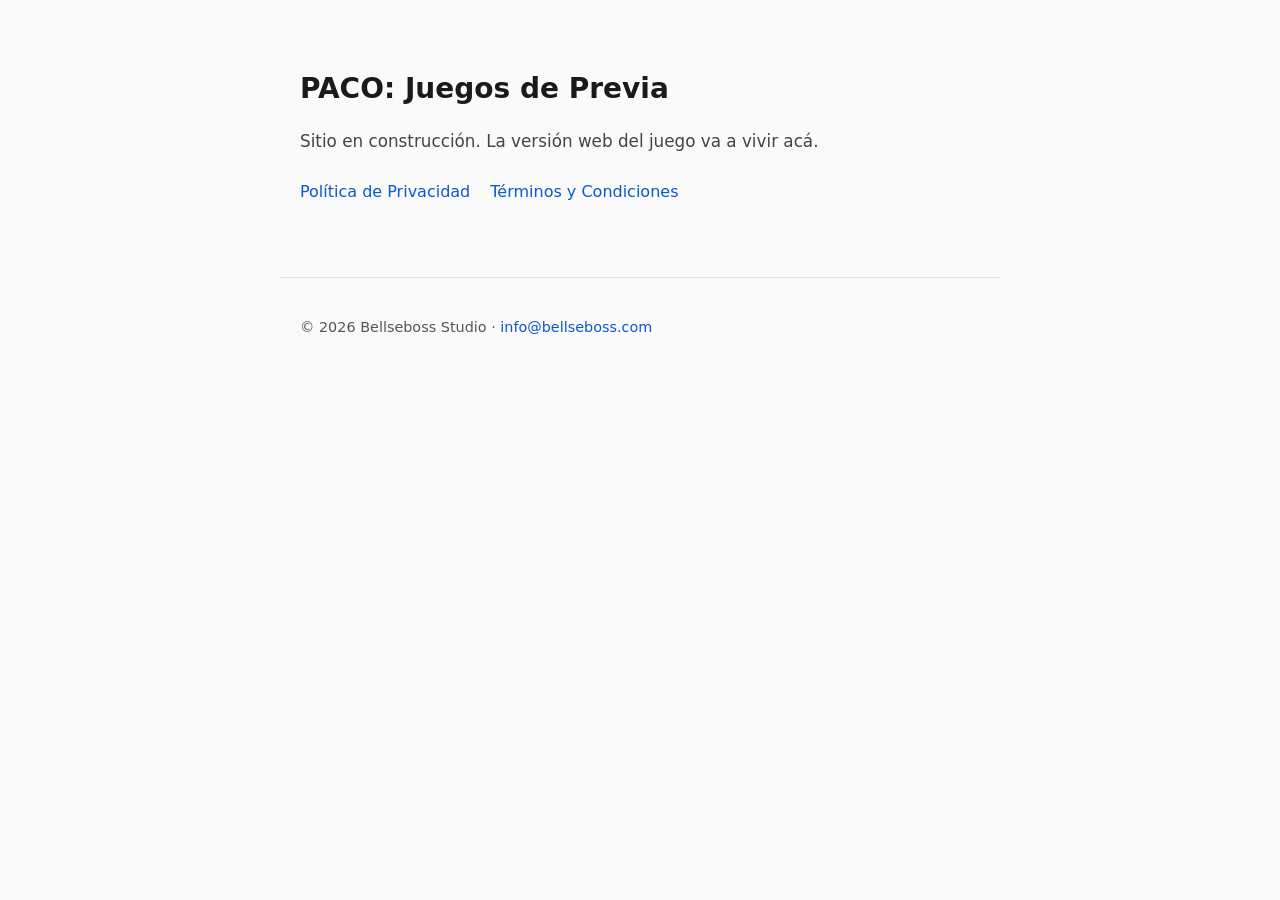
==== docs/index.html @ 8a3a6249 "feat: sitio github pages" ====
<!DOCTYPE html>
<html lang="es">
<head>
  <meta charset="utf-8">
  <meta name="viewport" content="width=device-width, initial-scale=1">
  <title>PACO: Juegos de Previa</title>
  <link rel="stylesheet" href="styles.css">
</head>
<body>
  <main class="container">
    <h1>PACO: Juegos de Previa</h1>
    <p class="notice">Sitio en construcción. La versión web del juego va a vivir acá.</p>
    <nav class="links">
      <a href="privacidad.html">Política de Privacidad</a>
      <a href="terminos.html">Términos y Condiciones</a>
    </nav>
  </main>
  <footer class="container">
    <p>© 2026 Bellseboss Studio · <a href="mailto:info@bellseboss.com">info@bellseboss.com</a></p>
  </footer>
</body>
</html>
---- docs/styles.css ----
/* PACO: Juegos de Previa — estilos compartidos del sitio */
* { box-sizing: border-box; }

body {
  margin: 0;
  font-family: system-ui, -apple-system, "Segoe UI", Roboto, sans-serif;
  color: #1a1a1a;
  background: #fafafa;
  line-height: 1.6;
}

.container {
  max-width: 720px;
  margin: 0 auto;
  padding: 1.5rem 1.25rem;
}

main.container { padding-top: 3rem; }

h1 { font-size: 1.75rem; margin-bottom: 0.75rem; }

.notice { color: #444; font-size: 1.05rem; }

.links { display: flex; gap: 1.25rem; flex-wrap: wrap; margin-top: 1.5rem; }

a { color: #0b57d0; text-decoration: none; }
a:hover { text-decoration: underline; }

footer.container {
  border-top: 1px solid #e0e0e0;
  margin-top: 3rem;
  color: #555;
  font-size: 0.9rem;
}

@media (max-width: 480px) {
  h1 { font-size: 1.4rem; }
  .links { flex-direction: column; gap: 0.75rem; }
}
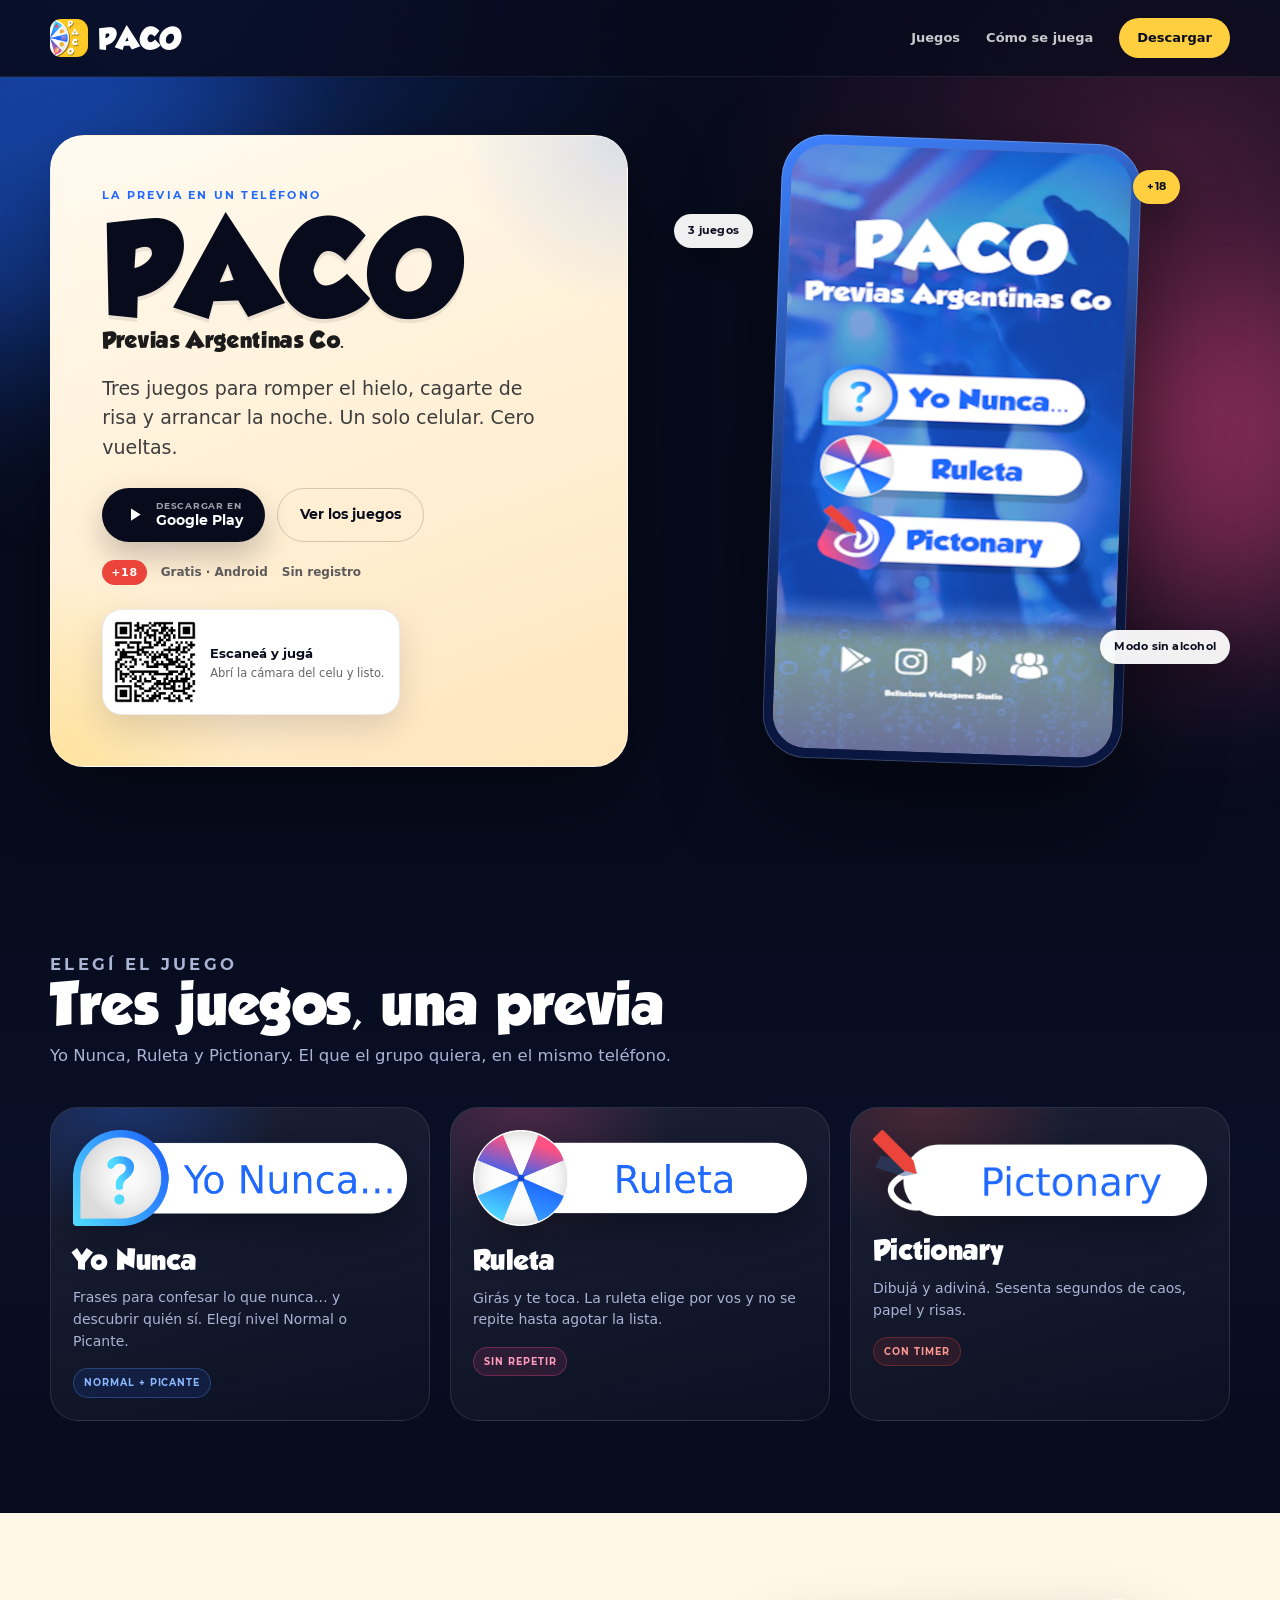
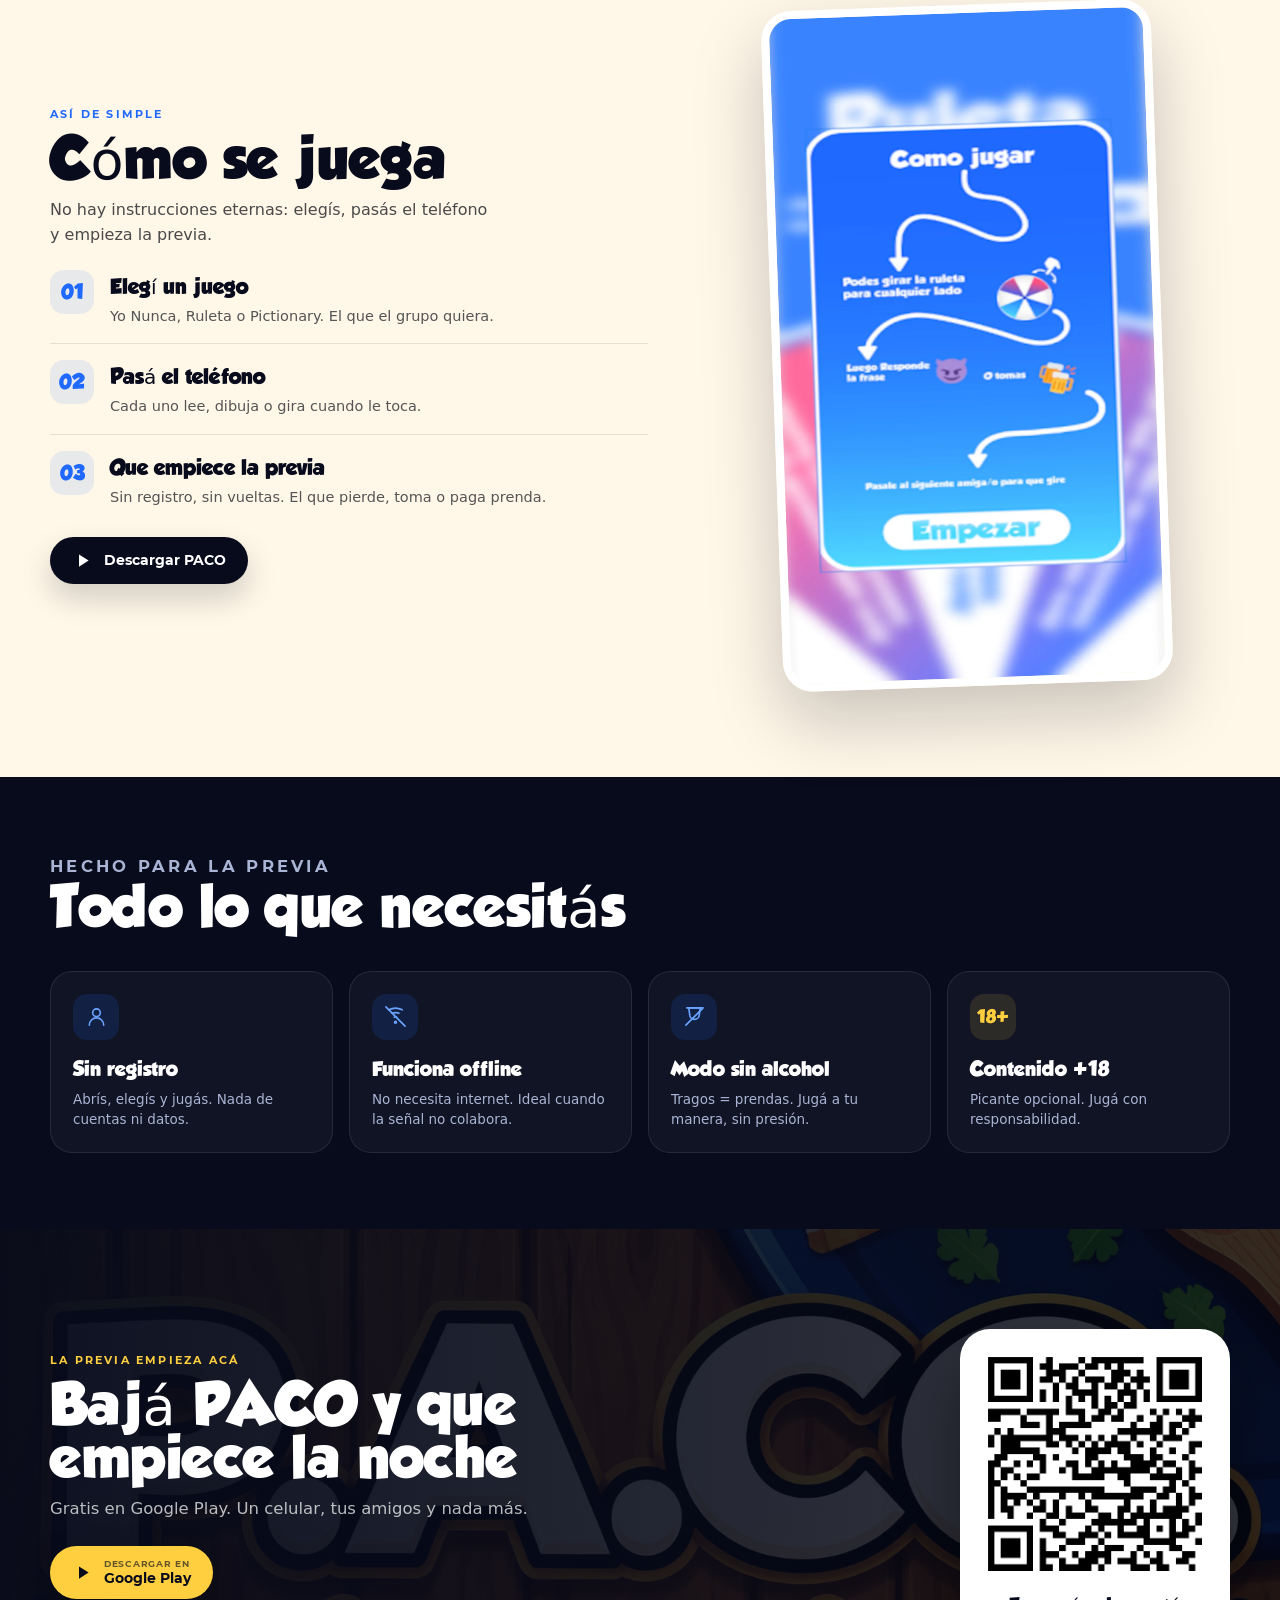
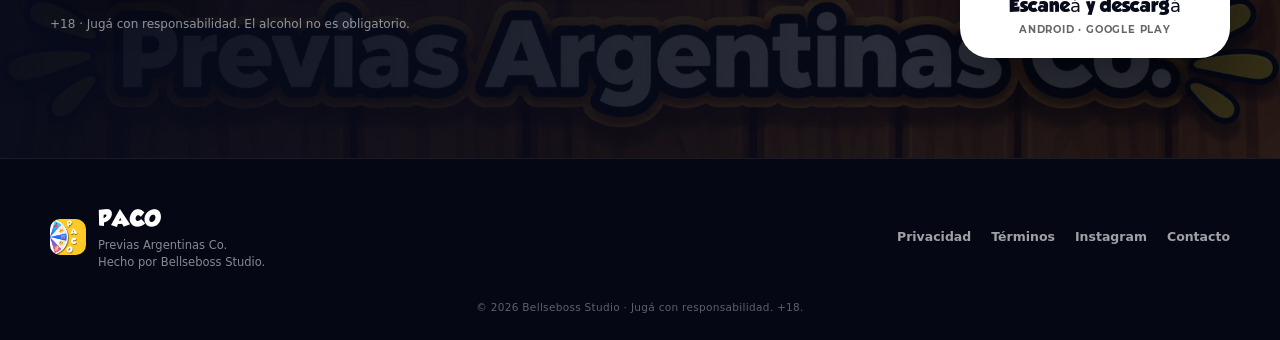
==== commit 600cd973: "feat: landing de paco en github pages" ====
--- a/docs/index.html
+++ b/docs/index.html
@@ -3,20 +3,252 @@
 <head>
   <meta charset="utf-8">
   <meta name="viewport" content="width=device-width, initial-scale=1">
-  <title>PACO: Juegos de Previa</title>
-  <link rel="stylesheet" href="styles.css">
+  <title>PACO — Juegos de Previa | La previa en un teléfono</title>
+  <meta name="description" content="PACO es el juego de previa definitivo: Yo Nunca, Ruleta y Pictionary en un solo teléfono. Descargalo gratis en Google Play.">
+  <meta name="theme-color" content="#070b1c">
+  <link rel="canonical" href="https://luisplata.github.io/PacoGames/">
+
+  <meta property="og:type" content="website">
+  <meta property="og:title" content="PACO — Juegos de Previa">
+  <meta property="og:description" content="Tres juegos, un celular y la previa resuelta. Descargalo gratis en Google Play.">
+  <meta property="og:url" content="https://luisplata.github.io/PacoGames/">
+  <meta property="og:image" content="https://luisplata.github.io/PacoGames/assets/og-paco.jpg">
+  <meta name="twitter:card" content="summary_large_image">
+  <meta name="twitter:title" content="PACO — Juegos de Previa">
+  <meta name="twitter:description" content="Tres juegos, un celular y la previa resuelta.">
+  <meta name="twitter:image" content="https://luisplata.github.io/PacoGames/assets/og-paco.jpg">
+
+  <link rel="icon" type="image/png" href="assets/icono-playstore.png">
+  <link rel="apple-touch-icon" href="assets/icono-playstore.png">
+  <link rel="preload" href="assets/fonts/grobold.ttf" as="font" type="font/ttf" crossorigin>
+  <link rel="preload" href="assets/fonts/montserrat-bold.ttf" as="font" type="font/ttf" crossorigin>
+  <link rel="stylesheet" href="landing.css">
 </head>
 <body>
-  <main class="container">
-    <h1>PACO: Juegos de Previa</h1>
-    <p class="notice">Sitio en construcción. La versión web del juego va a vivir acá.</p>
-    <nav class="links">
-      <a href="privacidad.html">Política de Privacidad</a>
-      <a href="terminos.html">Términos y Condiciones</a>
+  <a class="skip-link" href="#main">Saltar al contenido</a>
+
+  <header class="site-header">
+    <nav class="nav container" aria-label="Navegación principal">
+      <a class="brand" href="./" aria-label="PACO, inicio">
+        <img src="assets/icono-playstore.png" alt="" width="38" height="38">
+        <span>PACO</span>
+      </a>
+      <div class="nav-links">
+        <a href="#juegos">Juegos</a>
+        <a href="#como-jugar">Cómo se juega</a>
+        <a class="nav-cta" href="https://play.google.com/store/apps/details?id=com.bellseboss.v2.pacogame" target="_blank" rel="noopener">Descargar</a>
+      </div>
     </nav>
+  </header>
+
+  <main id="main">
+    <section class="hero">
+      <div class="hero-halo hero-halo-1" aria-hidden="true"></div>
+      <div class="hero-halo hero-halo-2" aria-hidden="true"></div>
+      <div class="container hero-grid">
+        <div class="hero-card">
+          <p class="eyebrow">La previa en un teléfono</p>
+          <h1>
+            <span class="h1-paco">PACO</span>
+            <span class="h1-sub">Previas Argentinas Co.</span>
+          </h1>
+          <p class="lead">Tres juegos para romper el hielo, cagarte de risa y arrancar la noche. Un solo celular. Cero vueltas.</p>
+
+          <div class="hero-actions">
+            <a class="btn btn-play" href="https://play.google.com/store/apps/details?id=com.bellseboss.v2.pacogame" target="_blank" rel="noopener">
+              <svg viewBox="0 0 24 24" aria-hidden="true"><path d="M8 5v14l11-7z" fill="currentColor"/></svg>
+              <span><small>Descargar en</small>Google Play</span>
+            </a>
+            <a class="btn btn-ghost" href="#juegos">Ver los juegos</a>
+          </div>
+
+          <div class="hero-meta">
+            <span class="age">+18</span>
+            <span>Gratis · Android</span>
+            <span>Sin registro</span>
+          </div>
+
+          <div class="qr-inline">
+            <img src="assets/qr-playstore.png" alt="Código QR para descargar PACO en Google Play" width="92" height="92" loading="eager">
+            <div>
+              <strong>Escaneá y jugá</strong>
+              <span>Abrí la cámara del celu y listo.</span>
+            </div>
+          </div>
+        </div>
+
+        <div class="hero-art">
+          <div class="phone">
+            <img src="assets/hero-home.webp" alt="Pantalla de inicio de PACO con los juegos Yo Nunca, Ruleta y Pictionary" width="1080" height="1920" loading="eager">
+          </div>
+          <span class="float-chip chip-1">3 juegos</span>
+          <span class="float-chip chip-2">Modo sin alcohol</span>
+          <span class="float-chip chip-3">+18</span>
+        </div>
+      </div>
+    </section>
+
+    <section id="juegos" class="section games">
+      <div class="container">
+        <div class="section-head">
+          <p class="kicker">Elegí el juego</p>
+          <h2>Tres juegos, una previa</h2>
+          <p>Yo Nunca, Ruleta y Pictionary. El que el grupo quiera, en el mismo teléfono.</p>
+        </div>
+
+        <div class="game-grid">
+          <article class="game-card game-blue">
+            <img src="assets/home-yo-nunca.png" alt="Yo Nunca, juego de PACO" loading="lazy" decoding="async">
+            <h3>Yo Nunca</h3>
+            <p>Frases para confesar lo que nunca… y descubrir quién sí. Elegí nivel Normal o Picante.</p>
+            <span class="tag">Normal + Picante</span>
+          </article>
+
+          <article class="game-card game-pink">
+            <img src="assets/home-ruleta.png" alt="Ruleta, juego de PACO" loading="lazy" decoding="async">
+            <h3>Ruleta</h3>
+            <p>Girás y te toca. La ruleta elige por vos y no se repite hasta agotar la lista.</p>
+            <span class="tag">Sin repetir</span>
+          </article>
+
+          <article class="game-card game-red">
+            <img src="assets/home-pictionary.png" alt="Pictionary, juego de PACO" loading="lazy" decoding="async">
+            <h3>Pictionary</h3>
+            <p>Dibujá y adiviná. Sesenta segundos de caos, papel y risas.</p>
+            <span class="tag">Con timer</span>
+          </article>
+        </div>
+      </div>
+    </section>
+
+    <section id="como-jugar" class="section how">
+      <div class="container how-grid">
+        <div class="how-copy">
+          <p class="kicker">Así de simple</p>
+          <h2>Cómo se juega</h2>
+          <p class="how-lead">No hay instrucciones eternas: elegís, pasás el teléfono y empieza la previa.</p>
+
+          <ol class="steps">
+            <li>
+              <span class="step-num">01</span>
+              <div>
+                <h3>Elegí un juego</h3>
+                <p>Yo Nunca, Ruleta o Pictionary. El que el grupo quiera.</p>
+              </div>
+            </li>
+            <li>
+              <span class="step-num">02</span>
+              <div>
+                <h3>Pasá el teléfono</h3>
+                <p>Cada uno lee, dibuja o gira cuando le toca.</p>
+              </div>
+            </li>
+            <li>
+              <span class="step-num">03</span>
+              <div>
+                <h3>Que empiece la previa</h3>
+                <p>Sin registro, sin vueltas. El que pierde, toma o paga prenda.</p>
+              </div>
+            </li>
+          </ol>
+
+          <a class="btn btn-dark" href="https://play.google.com/store/apps/details?id=com.bellseboss.v2.pacogame" target="_blank" rel="noopener">
+            <svg viewBox="0 0 24 24" aria-hidden="true"><path d="M8 5v14l11-7z" fill="currentColor"/></svg>
+            <span>Descargar PACO</span>
+          </a>
+        </div>
+
+        <figure class="how-art">
+          <img src="assets/como-jugar.webp" alt="Pantalla de PACO explicando cómo jugar: girar la ruleta, responder o tomar" width="1080" height="1920" loading="eager" decoding="async">
+        </figure>
+      </div>
+    </section>
+
+    <section class="section features">
+      <div class="container">
+        <div class="section-head">
+          <p class="kicker">Hecho para la previa</p>
+          <h2>Todo lo que necesitás</h2>
+        </div>
+
+        <div class="feature-grid">
+          <article class="feature">
+            <span class="feature-icon" aria-hidden="true">
+              <svg viewBox="0 0 24 24"><path d="M12 12a4 4 0 1 0 0-8 4 4 0 0 0 0 8Z"/><path d="M4.5 21a7.5 7.5 0 0 1 15 0"/></svg>
+            </span>
+            <h3>Sin registro</h3>
+            <p>Abrís, elegís y jugás. Nada de cuentas ni datos.</p>
+          </article>
+
+          <article class="feature">
+            <span class="feature-icon" aria-hidden="true">
+              <svg viewBox="0 0 24 24"><path d="M2 2l20 20"/><path d="M5 5a16 16 0 0 1 14 0"/><path d="M8.5 8.5a11 11 0 0 1 7 0"/><path d="M10.7 12.7a5 5 0 0 1 2.6 0"/><circle cx="12" cy="18" r="1"/></svg>
+            </span>
+            <h3>Funciona offline</h3>
+            <p>No necesita internet. Ideal cuando la señal no colabora.</p>
+          </article>
+
+          <article class="feature">
+            <span class="feature-icon" aria-hidden="true">
+              <svg viewBox="0 0 24 24"><path d="M6 3h12l-1 7a5 5 0 0 1-10 0L6 3Z"/><path d="M4 3h16"/><path d="M3 21l18-18"/></svg>
+            </span>
+            <h3>Modo sin alcohol</h3>
+            <p>Tragos = prendas. Jugá a tu manera, sin presión.</p>
+          </article>
+
+          <article class="feature">
+            <span class="feature-icon feature-age" aria-hidden="true">18+</span>
+            <h3>Contenido +18</h3>
+            <p>Picante opcional. Jugá con responsabilidad.</p>
+          </article>
+        </div>
+      </div>
+    </section>
+
+    <section id="descargar" class="download">
+      <div class="download-bg" aria-hidden="true"></div>
+      <div class="container download-inner">
+        <div class="download-copy">
+          <p class="kicker">La previa empieza acá</p>
+          <h2>Bajá PACO y que empiece la noche</h2>
+          <p>Gratis en Google Play. Un celular, tus amigos y nada más.</p>
+
+          <a class="btn btn-yellow" href="https://play.google.com/store/apps/details?id=com.bellseboss.v2.pacogame" target="_blank" rel="noopener">
+            <svg viewBox="0 0 24 24" aria-hidden="true"><path d="M8 5v14l11-7z" fill="currentColor"/></svg>
+            <span><small>Descargar en</small>Google Play</span>
+          </a>
+
+          <p class="fine">+18 · Jugá con responsabilidad. El alcohol no es obligatorio.</p>
+        </div>
+
+        <div class="qr-card">
+          <img src="assets/qr-playstore.png" alt="Código QR para descargar PACO en Google Play" width="200" height="200" loading="lazy">
+          <strong>Escaneá y descargá</strong>
+          <span>Android · Google Play</span>
+        </div>
+      </div>
+    </section>
   </main>
-  <footer class="container">
-    <p>© 2026 Bellseboss Studio · <a href="mailto:info@bellseboss.com">info@bellseboss.com</a></p>
+
+  <footer class="site-footer">
+    <div class="container footer-grid">
+      <div class="footer-brand">
+        <img src="assets/icono-playstore.png" alt="" width="36" height="36">
+        <div>
+          <strong>PACO</strong>
+          <p>Previas Argentinas Co.<br>Hecho por Bellseboss Studio.</p>
+        </div>
+      </div>
+
+      <nav class="footer-links" aria-label="Enlaces legales y de contacto">
+        <a href="privacidad.html">Privacidad</a>
+        <a href="terminos.html">Términos</a>
+        <a href="https://www.instagram.com/bellseboss/" target="_blank" rel="noopener">Instagram</a>
+        <a href="mailto:info@bellseboss.com">Contacto</a>
+      </nav>
+    </div>
+    <p class="copyright">© 2026 Bellseboss Studio · Jugá con responsabilidad. +18.</p>
   </footer>
+
 </body>
-</html>+</html>
--- a/docs/landing.css
+++ b/docs/landing.css
@@ -0,0 +1,901 @@
+/* PACO — landing (docs/index.html). Las páginas legales siguen usando styles.css. */
+
+@font-face {
+  font-family: "Grobold";
+  src: url("assets/fonts/grobold.ttf") format("truetype");
+  font-weight: 400;
+  font-style: normal;
+  font-display: swap;
+}
+
+@font-face {
+  font-family: "Montserrat";
+  src: url("assets/fonts/montserrat-bold.ttf") format("truetype");
+  font-weight: 700;
+  font-style: normal;
+  font-display: swap;
+}
+
+:root {
+  --ink: #070b1c;
+  --ink-2: #0b1230;
+  --cream: #fff7e8;
+  --cream-2: #ffe6bd;
+  --blue: #2069ff;
+  --blue-2: #6aa4ff;
+  --red: #eb453b;
+  --pink: #ff4d8d;
+  --yellow: #ffcf3f;
+  --white: #ffffff;
+  --muted: #aab4d4;
+  --radius: 34px;
+  --shadow: 0 30px 80px rgba(0, 0, 0, 0.38);
+  --body: system-ui, -apple-system, "Segoe UI", Roboto, "Helvetica Neue", Arial, sans-serif;
+  --display: "Grobold", var(--body);
+  --label: "Montserrat", var(--body);
+}
+
+* { box-sizing: border-box; }
+
+html {
+  -webkit-text-size-adjust: 100%;
+}
+
+body {
+  margin: 0;
+  background:
+    radial-gradient(900px 600px at 12% 0%, rgba(32, 105, 255, 0.28), transparent 60%),
+    radial-gradient(760px 560px at 92% 4%, rgba(255, 77, 141, 0.2), transparent 60%),
+    radial-gradient(900px 700px at 50% 110%, rgba(255, 207, 63, 0.1), transparent 60%),
+    var(--ink);
+  color: var(--white);
+  font-family: var(--body);
+  line-height: 1.6;
+  overflow-x: hidden;
+  -webkit-font-smoothing: antialiased;
+}
+
+img { max-width: 100%; height: auto; display: block; }
+
+a { color: inherit; }
+
+::selection { background: var(--yellow); color: var(--ink); }
+
+:focus-visible {
+  outline: 3px solid var(--yellow);
+  outline-offset: 3px;
+}
+
+.skip-link {
+  position: absolute;
+  left: 16px;
+  top: -70px;
+  z-index: 100;
+  background: var(--white);
+  color: var(--ink);
+  padding: 10px 14px;
+  border-radius: 12px;
+  font-weight: 700;
+  text-decoration: none;
+  transition: top 0.2s ease;
+}
+.skip-link:focus { top: 16px; }
+
+.container {
+  width: min(1180px, calc(100% - 48px));
+  margin-inline: auto;
+}
+
+/* ---------- Header ---------- */
+
+.site-header {
+  position: sticky;
+  top: 0;
+  z-index: 50;
+  background: rgba(7, 11, 28, 0.72);
+  border-bottom: 1px solid rgba(255, 255, 255, 0.08);
+  backdrop-filter: blur(18px);
+  -webkit-backdrop-filter: blur(18px);
+}
+
+.nav {
+  height: 76px;
+  display: flex;
+  align-items: center;
+  justify-content: space-between;
+  gap: 24px;
+}
+
+.brand {
+  display: inline-flex;
+  align-items: center;
+  gap: 10px;
+  text-decoration: none;
+  color: var(--white);
+}
+.brand img { border-radius: 11px; }
+.brand span {
+  font-family: var(--display);
+  font-size: 27px;
+  letter-spacing: 0.03em;
+  line-height: 1;
+}
+
+.nav-links {
+  display: flex;
+  align-items: center;
+  gap: 26px;
+}
+.nav-links a {
+  color: rgba(255, 255, 255, 0.78);
+  font-size: 13px;
+  font-weight: 700;
+  text-decoration: none;
+  transition: color 0.2s ease;
+}
+.nav-links a:hover { color: var(--white); }
+.nav-links .nav-cta {
+  background: var(--yellow);
+  color: var(--ink);
+  padding: 10px 18px;
+  border-radius: 999px;
+  transition: transform 0.2s ease, background 0.2s ease;
+}
+.nav-links .nav-cta:hover {
+  color: var(--ink);
+  background: #ffdb6b;
+  transform: translateY(-1px);
+}
+
+/* ---------- Hero ---------- */
+
+.hero {
+  position: relative;
+  padding: 58px 0 92px;
+  overflow: hidden;
+}
+
+.hero-halo {
+  position: absolute;
+  border-radius: 50%;
+  filter: blur(90px);
+  opacity: 0.5;
+  pointer-events: none;
+}
+.hero-halo-1 {
+  width: 440px;
+  height: 440px;
+  left: -180px;
+  top: -150px;
+  background: var(--blue);
+}
+.hero-halo-2 {
+  width: 360px;
+  height: 360px;
+  right: -120px;
+  top: 24%;
+  background: var(--pink);
+}
+
+.hero-grid {
+  position: relative;
+  z-index: 1;
+  display: grid;
+  grid-template-columns: minmax(0, 1.02fr) minmax(0, 0.98fr);
+  align-items: center;
+  gap: 46px;
+}
+
+.hero-card {
+  position: relative;
+  min-width: 0;
+  border-radius: var(--radius);
+  padding: clamp(28px, 4vw, 52px);
+  color: var(--ink);
+  background:
+    radial-gradient(240px 240px at 100% 0%, rgba(32, 105, 255, 0.16), transparent 70%),
+    radial-gradient(280px 280px at 0% 100%, rgba(255, 207, 63, 0.32), transparent 70%),
+    linear-gradient(160deg, #fffaf0 0%, var(--cream-2) 100%);
+  border: 1px solid rgba(255, 255, 255, 0.45);
+  box-shadow: var(--shadow);
+}
+
+.eyebrow {
+  margin: 0 0 14px;
+  font-family: var(--label);
+  font-size: 11px;
+  font-weight: 700;
+  letter-spacing: 0.2em;
+  text-transform: uppercase;
+  color: var(--blue);
+}
+
+.hero-card h1 {
+  margin: 0;
+  font-weight: 400;
+}
+.h1-paco {
+  display: block;
+  font-family: var(--display);
+  font-size: clamp(64px, 9.5vw, 118px);
+  line-height: 0.84;
+  letter-spacing: 0.01em;
+  color: var(--ink);
+  text-shadow: 0 4px 0 rgba(7, 11, 28, 0.08);
+}
+.h1-sub {
+  display: block;
+  margin-top: 10px;
+  font-family: var(--display);
+  font-size: clamp(15px, 1.9vw, 21px);
+  line-height: 1.15;
+  letter-spacing: 0.03em;
+  color: #1b1b1b;
+}
+
+.lead {
+  max-width: 36ch;
+  margin: 22px 0 26px;
+  color: #3d3d3d;
+  font-size: clamp(16px, 1.9vw, 19px);
+  line-height: 1.55;
+}
+
+.hero-actions {
+  display: flex;
+  flex-wrap: wrap;
+  gap: 12px;
+}
+
+.btn {
+  display: inline-flex;
+  align-items: center;
+  justify-content: center;
+  gap: 11px;
+  padding: 13px 22px;
+  border: 0;
+  border-radius: 999px;
+  font-family: var(--label);
+  font-size: 14px;
+  font-weight: 700;
+  line-height: 1.1;
+  text-decoration: none;
+  cursor: pointer;
+  transition: transform 0.2s ease, box-shadow 0.2s ease, background 0.2s ease;
+}
+.btn svg {
+  width: 21px;
+  height: 21px;
+  flex: 0 0 auto;
+}
+.btn small {
+  display: block;
+  margin-bottom: 2px;
+  font-size: 9px;
+  font-weight: 700;
+  letter-spacing: 0.08em;
+  text-transform: uppercase;
+  opacity: 0.62;
+}
+.btn:hover { transform: translateY(-2px); }
+
+.btn-play {
+  background: var(--ink);
+  color: var(--white);
+  box-shadow: 0 14px 30px rgba(7, 11, 28, 0.22);
+}
+.btn-play:hover { background: #10183a; }
+
+.btn-ghost {
+  background: transparent;
+  color: var(--ink);
+  border: 1.5px solid rgba(7, 11, 28, 0.18);
+}
+.btn-ghost:hover { background: rgba(7, 11, 28, 0.06); }
+
+.btn-yellow {
+  background: var(--yellow);
+  color: var(--ink);
+  box-shadow: 0 16px 34px rgba(0, 0, 0, 0.28);
+}
+.btn-yellow:hover { background: #ffdb6b; }
+
+.btn-dark {
+  background: var(--ink);
+  color: var(--white);
+  box-shadow: 0 14px 30px rgba(7, 11, 28, 0.18);
+}
+
+.hero-meta {
+  display: flex;
+  align-items: center;
+  flex-wrap: wrap;
+  gap: 10px 14px;
+  margin-top: 18px;
+  color: #5b5b5b;
+  font-size: 12px;
+  font-weight: 600;
+}
+.age {
+  display: inline-flex;
+  align-items: center;
+  justify-content: center;
+  padding: 4px 9px;
+  border-radius: 999px;
+  background: var(--red);
+  color: var(--white);
+  font-size: 11px;
+  font-weight: 700;
+  letter-spacing: 0.06em;
+}
+
+.qr-inline {
+  display: flex;
+  align-items: center;
+  gap: 12px;
+  width: fit-content;
+  margin-top: 24px;
+  padding: 9px 15px 9px 9px;
+  border-radius: 20px;
+  background: var(--white);
+  border: 1px solid rgba(7, 11, 28, 0.08);
+  box-shadow: 0 14px 34px rgba(7, 11, 28, 0.13);
+}
+.qr-inline img {
+  width: 86px;
+  height: 86px;
+  border-radius: 12px;
+}
+.qr-inline strong {
+  display: block;
+  font-family: var(--label);
+  font-size: 13px;
+  color: var(--ink);
+}
+.qr-inline span {
+  display: block;
+  margin-top: 2px;
+  color: #656565;
+  font-size: 11.5px;
+  line-height: 1.35;
+}
+
+.hero-art {
+  position: relative;
+  display: flex;
+  align-items: center;
+  justify-content: center;
+  min-height: 570px;
+}
+
+.phone {
+  position: relative;
+  width: min(360px, 92%);
+  padding: 10px;
+  border-radius: 44px;
+  background: linear-gradient(160deg, #3f83ff 0%, #0a1740 72%);
+  box-shadow:
+    0 44px 100px rgba(0, 0, 0, 0.48),
+    inset 0 0 0 1px rgba(255, 255, 255, 0.2);
+  transform: rotate(2deg);
+}
+.phone::after {
+  content: "";
+  position: absolute;
+  inset: 10px;
+  border-radius: 34px;
+  background: linear-gradient(125deg, rgba(255, 255, 255, 0.2) 0%, transparent 28%);
+  pointer-events: none;
+}
+.phone img {
+  width: 100%;
+  aspect-ratio: 9 / 16;
+  object-fit: cover;
+  border-radius: 34px;
+}
+
+.float-chip {
+  position: absolute;
+  z-index: 3;
+  padding: 8px 14px;
+  border-radius: 999px;
+  background: rgba(255, 255, 255, 0.94);
+  color: var(--ink);
+  font-family: var(--label);
+  font-size: 11px;
+  font-weight: 700;
+  letter-spacing: 0.02em;
+  box-shadow: 0 14px 34px rgba(0, 0, 0, 0.3);
+  white-space: nowrap;
+}
+.chip-1 { top: 12%; left: 0; }
+.chip-2 { right: 0; bottom: 16%; }
+.chip-3 { top: 5%; right: 9%; background: var(--yellow); }
+
+/* ---------- Sections ---------- */
+
+.section {
+  padding: 92px 0;
+  scroll-margin-top: 92px;
+}
+
+.section-head {
+  max-width: 700px;
+  margin-bottom: 38px;
+}
+.section-head p {
+  margin: 0;
+  color: var(--muted);
+  font-size: 16.5px;
+}
+
+.kicker {
+  margin: 0 0 8px;
+  font-family: var(--label);
+  font-size: 11px;
+  font-weight: 700;
+  letter-spacing: 0.2em;
+  text-transform: uppercase;
+  color: var(--blue-2);
+}
+
+h2 {
+  margin: 0 0 12px;
+  font-family: var(--display);
+  font-size: clamp(34px, 4.6vw, 54px);
+  font-weight: 400;
+  line-height: 0.98;
+  letter-spacing: 0.01em;
+}
+
+/* ---------- Games ---------- */
+
+.games {
+  background: linear-gradient(180deg, transparent 0%, rgba(11, 18, 48, 0.55) 45%, transparent 100%);
+}
+
+.game-grid {
+  display: grid;
+  grid-template-columns: repeat(3, minmax(0, 1fr));
+  gap: 20px;
+}
+
+.game-card {
+  position: relative;
+  min-width: 0;
+  overflow: hidden;
+  padding: 22px;
+  border-radius: 28px;
+  background: linear-gradient(160deg, rgba(255, 255, 255, 0.075), rgba(255, 255, 255, 0.02));
+  border: 1px solid rgba(255, 255, 255, 0.11);
+  transition: transform 0.25s ease, border-color 0.25s ease, background 0.25s ease;
+}
+.game-card::before {
+  content: "";
+  position: absolute;
+  inset: -55% 35% 55% -25%;
+  background: radial-gradient(circle at center, var(--glow), transparent 66%);
+  pointer-events: none;
+}
+.game-card:hover {
+  transform: translateY(-5px);
+  border-color: rgba(255, 255, 255, 0.2);
+  background: linear-gradient(160deg, rgba(255, 255, 255, 0.1), rgba(255, 255, 255, 0.03));
+}
+.game-card img {
+  position: relative;
+  width: 100%;
+  margin-bottom: 14px;
+  filter: drop-shadow(0 14px 20px rgba(0, 0, 0, 0.38));
+}
+.game-card h3 {
+  position: relative;
+  margin: 0 0 6px;
+  font-family: var(--display);
+  font-size: 26px;
+  font-weight: 400;
+  letter-spacing: 0.01em;
+}
+.game-card p {
+  position: relative;
+  margin: 0;
+  color: var(--muted);
+  font-size: 14px;
+  line-height: 1.55;
+}
+
+.game-blue { --glow: rgba(32, 105, 255, 0.3); }
+.game-pink { --glow: rgba(255, 77, 141, 0.24); }
+.game-red { --glow: rgba(235, 69, 59, 0.24); }
+
+.tag {
+  position: relative;
+  display: inline-block;
+  margin-top: 16px;
+  padding: 6px 10px;
+  border-radius: 999px;
+  font-family: var(--label);
+  font-size: 9.5px;
+  font-weight: 700;
+  letter-spacing: 0.1em;
+  text-transform: uppercase;
+}
+.game-blue .tag {
+  color: #8bb8ff;
+  border: 1px solid rgba(90, 160, 255, 0.3);
+  background: rgba(32, 105, 255, 0.12);
+}
+.game-pink .tag {
+  color: #ff9ebf;
+  border: 1px solid rgba(255, 77, 141, 0.3);
+  background: rgba(255, 77, 141, 0.12);
+}
+.game-red .tag {
+  color: #ff9a93;
+  border: 1px solid rgba(235, 69, 59, 0.3);
+  background: rgba(235, 69, 59, 0.12);
+}
+
+/* ---------- How to play ---------- */
+
+.how {
+  background: var(--cream);
+  color: var(--ink);
+}
+.how-grid {
+  display: grid;
+  grid-template-columns: minmax(0, 1fr) minmax(0, 0.88fr);
+  align-items: center;
+  gap: 56px;
+}
+.how .kicker { color: var(--blue); }
+.how h2 { color: var(--ink); }
+.how-lead {
+  margin: 0 0 22px;
+  max-width: 44ch;
+  color: #4a4a4a;
+  font-size: 16px;
+}
+
+.steps {
+  list-style: none;
+  margin: 0 0 28px;
+  padding: 0;
+  display: grid;
+  gap: 16px;
+}
+.steps li {
+  display: grid;
+  grid-template-columns: 46px 1fr;
+  gap: 14px;
+  padding-top: 16px;
+  border-top: 1px solid rgba(7, 11, 28, 0.1);
+}
+.steps li:first-child { padding-top: 0; border-top: 0; }
+.step-num {
+  display: grid;
+  place-items: center;
+  width: 44px;
+  height: 44px;
+  border-radius: 14px;
+  background: rgba(32, 105, 255, 0.1);
+  color: var(--blue);
+  font-family: var(--display);
+  font-size: 19px;
+}
+.steps h3 {
+  margin: 1px 0 3px;
+  font-family: var(--display);
+  font-size: 20px;
+  font-weight: 400;
+  color: var(--ink);
+}
+.steps p {
+  margin: 0;
+  color: #555;
+  font-size: 14.5px;
+  line-height: 1.5;
+}
+
+.how-art {
+  position: relative;
+  min-width: 0;
+  margin: 0;
+  justify-self: center;
+  max-width: 390px;
+}
+.how-art img {
+  width: 100%;
+  border-radius: 30px;
+  border: 8px solid var(--white);
+  box-shadow: 0 30px 70px rgba(7, 11, 28, 0.22);
+  transform: rotate(-2deg);
+}
+
+/* ---------- Features ---------- */
+
+.features { padding-top: 76px; padding-bottom: 76px; }
+.feature-grid {
+  display: grid;
+  grid-template-columns: repeat(4, minmax(0, 1fr));
+  gap: 16px;
+}
+.feature {
+  padding: 22px;
+  border-radius: 22px;
+  background: rgba(255, 255, 255, 0.04);
+  border: 1px solid rgba(255, 255, 255, 0.09);
+}
+.feature-icon {
+  display: grid;
+  place-items: center;
+  width: 46px;
+  height: 46px;
+  margin-bottom: 14px;
+  border-radius: 14px;
+  background: rgba(32, 105, 255, 0.14);
+  color: var(--blue-2);
+}
+.feature-icon svg {
+  width: 23px;
+  height: 23px;
+  fill: none;
+  stroke: currentColor;
+  stroke-width: 1.7;
+  stroke-linecap: round;
+  stroke-linejoin: round;
+}
+.feature-age {
+  font-family: var(--display);
+  font-size: 17px;
+  color: var(--yellow);
+  background: rgba(255, 207, 63, 0.12);
+}
+.feature h3 {
+  margin: 0 0 5px;
+  font-family: var(--display);
+  font-size: 19px;
+  font-weight: 400;
+}
+.feature p {
+  margin: 0;
+  color: var(--muted);
+  font-size: 13.5px;
+  line-height: 1.5;
+}
+
+/* ---------- Download ---------- */
+
+.download {
+  position: relative;
+  overflow: hidden;
+  padding: 100px 0;
+  scroll-margin-top: 92px;
+  background: #050814;
+}
+.download-bg {
+  position: absolute;
+  inset: 0;
+  background: url("assets/banner-paco.webp") center / cover no-repeat;
+  filter: brightness(0.45) saturate(0.85);
+  transform: scale(1.04);
+}
+.download::after {
+  content: "";
+  position: absolute;
+  inset: 0;
+  background: linear-gradient(90deg, rgba(7, 11, 28, 0.94) 0%, rgba(7, 11, 28, 0.72) 55%, rgba(7, 11, 28, 0.55) 100%);
+}
+.download-inner {
+  position: relative;
+  z-index: 1;
+  display: grid;
+  grid-template-columns: minmax(0, 1fr) 270px;
+  align-items: center;
+  gap: 48px;
+}
+.download-copy h2 {
+  max-width: 18ch;
+  color: var(--white);
+}
+.download-copy > p:not(.kicker):not(.fine) {
+  max-width: 50ch;
+  margin: 0 0 24px;
+  color: rgba(255, 255, 255, 0.72);
+  font-size: 16.5px;
+}
+.download .kicker { color: var(--yellow); }
+.fine {
+  margin: 16px 0 0;
+  color: rgba(255, 255, 255, 0.55);
+  font-size: 12px;
+}
+
+.qr-card {
+  width: 100%;
+  padding: 20px;
+  border-radius: 30px;
+  background: var(--white);
+  color: var(--ink);
+  text-align: center;
+  box-shadow: 0 30px 70px rgba(0, 0, 0, 0.42);
+}
+.qr-card img {
+  width: 100%;
+  border-radius: 16px;
+}
+.qr-card strong {
+  display: block;
+  margin-top: 12px;
+  font-family: var(--display);
+  font-size: 18px;
+  font-weight: 400;
+}
+.qr-card span {
+  display: block;
+  margin-top: 3px;
+  color: #666;
+  font-family: var(--label);
+  font-size: 10px;
+  letter-spacing: 0.08em;
+  text-transform: uppercase;
+}
+
+/* ---------- Footer ---------- */
+
+.site-footer {
+  background: #050814;
+  border-top: 1px solid rgba(255, 255, 255, 0.08);
+  padding: 44px 0 24px;
+}
+.footer-grid {
+  display: flex;
+  align-items: center;
+  justify-content: space-between;
+  gap: 24px;
+  flex-wrap: wrap;
+}
+.footer-brand {
+  display: flex;
+  align-items: center;
+  gap: 12px;
+}
+.footer-brand img { border-radius: 10px; }
+.footer-brand strong {
+  display: block;
+  font-family: var(--display);
+  font-size: 20px;
+  font-weight: 400;
+  letter-spacing: 0.04em;
+}
+.footer-brand p {
+  margin: 2px 0 0;
+  color: rgba(255, 255, 255, 0.52);
+  font-size: 11.5px;
+  line-height: 1.45;
+}
+.footer-links {
+  display: flex;
+  gap: 20px;
+  flex-wrap: wrap;
+}
+.footer-links a {
+  color: rgba(255, 255, 255, 0.62);
+  font-size: 12.5px;
+  font-weight: 700;
+  text-decoration: none;
+  transition: color 0.2s ease;
+}
+.footer-links a:hover { color: var(--white); }
+.copyright {
+  margin: 28px 0 0;
+  color: rgba(255, 255, 255, 0.36);
+  font-size: 10.5px;
+  text-align: center;
+  letter-spacing: 0.03em;
+}
+
+/* ---------- Motion ---------- */
+
+@media (prefers-reduced-motion: no-preference) {
+  html { scroll-behavior: smooth; }
+  .hero-card { animation: rise 0.7s cubic-bezier(0.2, 0.8, 0.2, 1) both; }
+  .hero-art { animation: rise 0.8s 0.08s cubic-bezier(0.2, 0.8, 0.2, 1) both; }
+  .float-chip { animation: float 6s ease-in-out infinite; }
+  .chip-2 { animation-delay: -2s; }
+  .chip-3 { animation-delay: -4s; }
+}
+
+@keyframes rise {
+  from { opacity: 0; transform: translateY(20px); }
+  to { opacity: 1; transform: translateY(0); }
+}
+
+@keyframes float {
+  0%, 100% { transform: translateY(0); }
+  50% { transform: translateY(-9px); }
+}
+
+@media (prefers-reduced-motion: reduce) {
+  html { scroll-behavior: auto; }
+  .float-chip { animation: none; }
+}
+
+/* ---------- Responsive ---------- */
+
+@media (max-width: 1020px) {
+  .hero-grid { gap: 28px; }
+  .phone { width: min(320px, 94%); }
+  .hero-art { min-height: 520px; }
+  .float-chip { font-size: 10.5px; }
+  .game-card { padding: 18px; }
+}
+
+@media (max-width: 900px) {
+  .section { padding: 72px 0; }
+  .hero { padding: 38px 0 72px; }
+  .hero-grid { grid-template-columns: 1fr; gap: 34px; }
+  .hero-art { min-height: 0; }
+  .hero-card { padding: 32px; }
+  .h1-paco { font-size: clamp(72px, 13vw, 112px); }
+  .game-grid {
+    grid-template-columns: minmax(0, 1fr);
+    max-width: 560px;
+    margin-inline: auto;
+  }
+  .how-grid { grid-template-columns: 1fr; gap: 36px; }
+  .how-art { max-width: 400px; margin: 6px auto 0; }
+  .feature-grid { grid-template-columns: repeat(2, minmax(0, 1fr)); }
+  .download-inner { grid-template-columns: 1fr; gap: 34px; }
+  .qr-card { width: 270px; margin-inline: auto; }
+  .download-copy { text-align: left; }
+}
+
+@media (max-width: 620px) {
+  .game-grid, .hero-grid, .how-grid, .download-inner { min-width: 0; }
+  .container { width: calc(100% - 32px); }
+  .nav { height: 68px; }
+  .nav-links { gap: 14px; }
+  .nav-links a:not(.nav-cta) { display: none; }
+  .brand span { font-size: 23px; }
+  .hero { padding: 24px 0 58px; }
+  .hero-card { padding: 24px; border-radius: 26px; }
+  .h1-paco { font-size: clamp(58px, 17vw, 86px); }
+  .h1-sub { font-size: 15px; }
+  .lead { margin: 18px 0 22px; font-size: 15.5px; }
+  .hero-actions { flex-direction: column; }
+  .hero-actions .btn { width: 100%; }
+  .hero-meta { gap: 8px 12px; font-size: 11.5px; }
+  .qr-inline { width: 100%; padding: 9px 12px 9px 9px; }
+  .qr-inline img { width: 76px; height: 76px; }
+  .hero-art { margin-top: 2px; }
+  .phone { width: min(280px, 92%); border-radius: 38px; }
+  .phone img { border-radius: 29px; }
+  .phone::after { border-radius: 29px; }
+  .float-chip { font-size: 10px; padding: 7px 11px; }
+  .chip-1, .chip-2 { display: none; }
+  .chip-3 { top: 3%; right: 4%; }
+  .section { padding: 62px 0; }
+  .section-head { margin-bottom: 28px; }
+  .section-head p { font-size: 15px; }
+  .game-card { padding: 18px; border-radius: 24px; }
+  .game-card h3 { font-size: 23px; }
+  .how-grid { gap: 28px; }
+  .steps li { grid-template-columns: 40px 1fr; gap: 12px; }
+  .step-num { width: 38px; height: 38px; font-size: 17px; border-radius: 12px; }
+  .steps h3 { font-size: 18px; }
+  .feature-grid { grid-template-columns: 1fr; }
+  .feature { padding: 18px; }
+  .download { padding: 68px 0; }
+  .download-copy h2 { font-size: clamp(32px, 9vw, 44px); }
+  .qr-card { width: 100%; max-width: 300px; }
+  .footer-grid { flex-direction: column; align-items: flex-start; }
+  .footer-links { gap: 14px 18px; }
+  .copyright { text-align: left; }
+}
+
+@media (max-width: 390px) {
+  .h1-paco { font-size: 56px; }
+  .phone { width: 250px; }
+  .qr-inline span { font-size: 11px; }
+}
